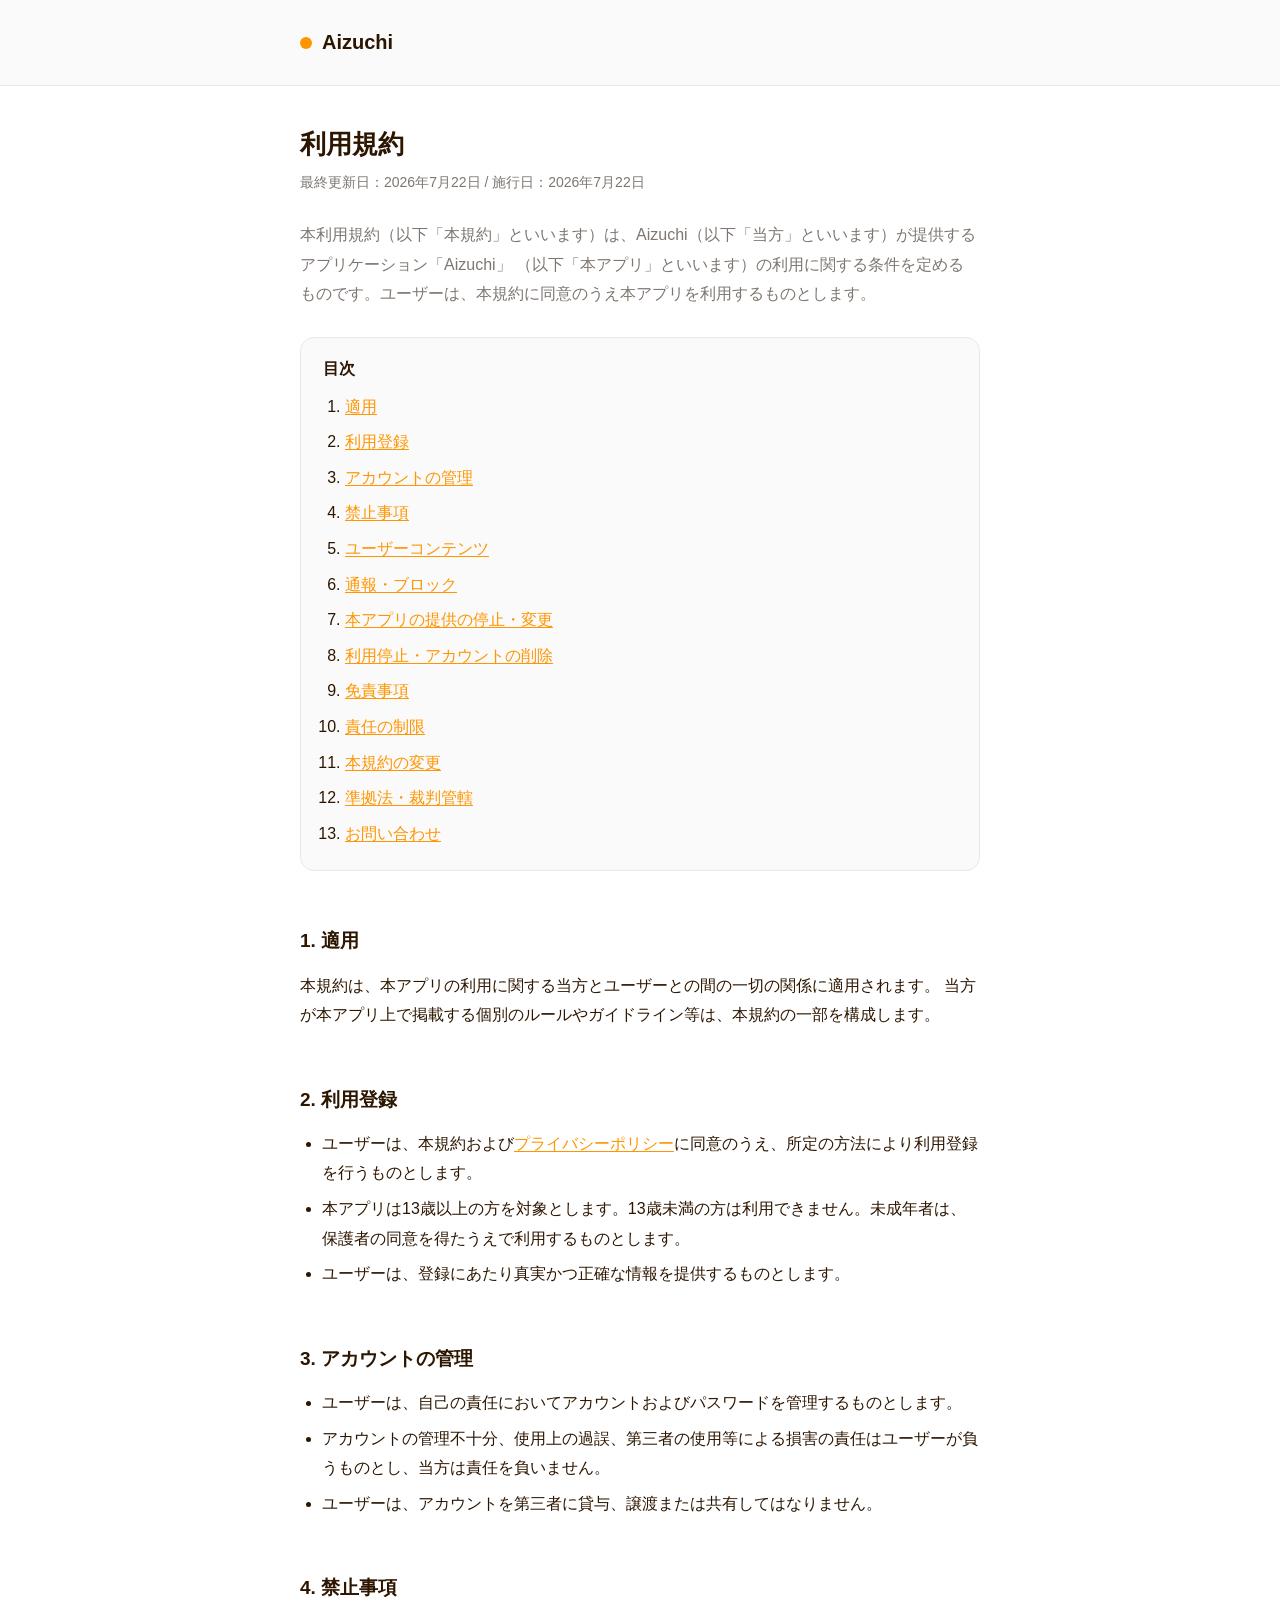
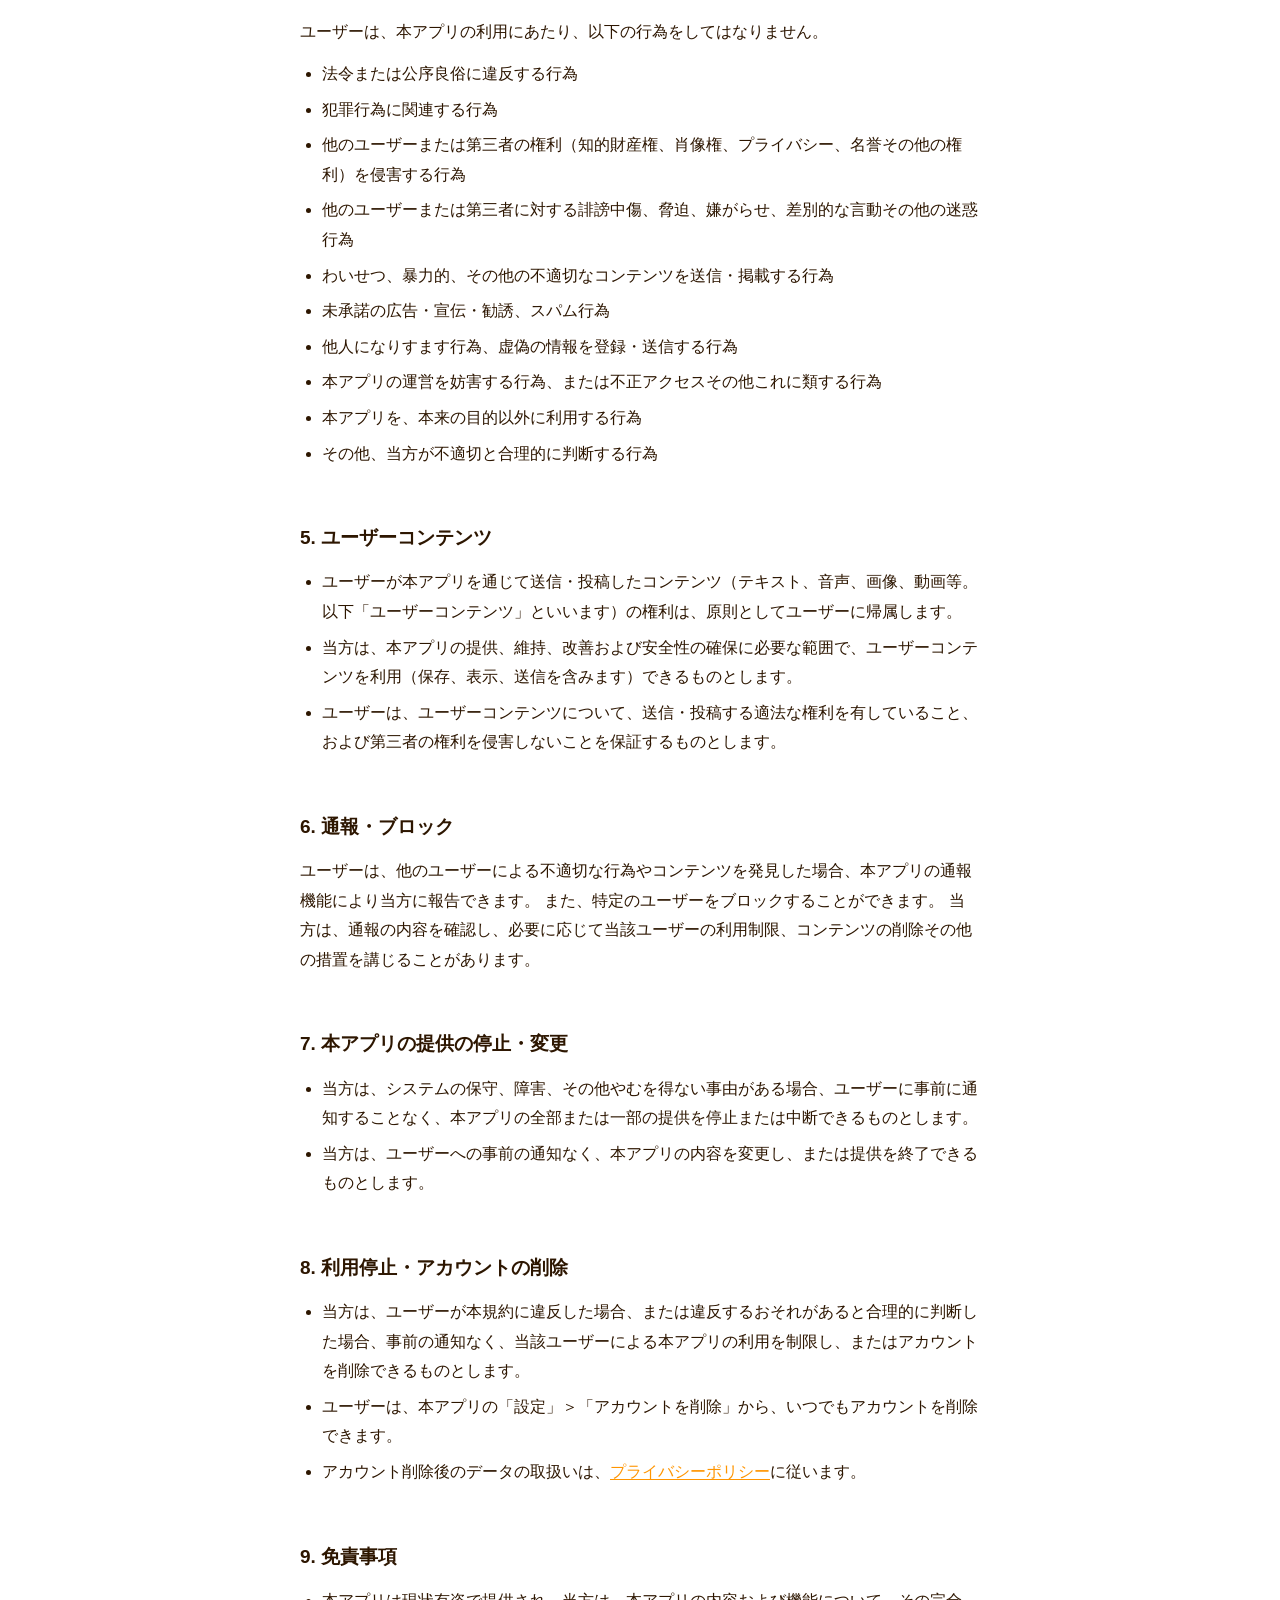
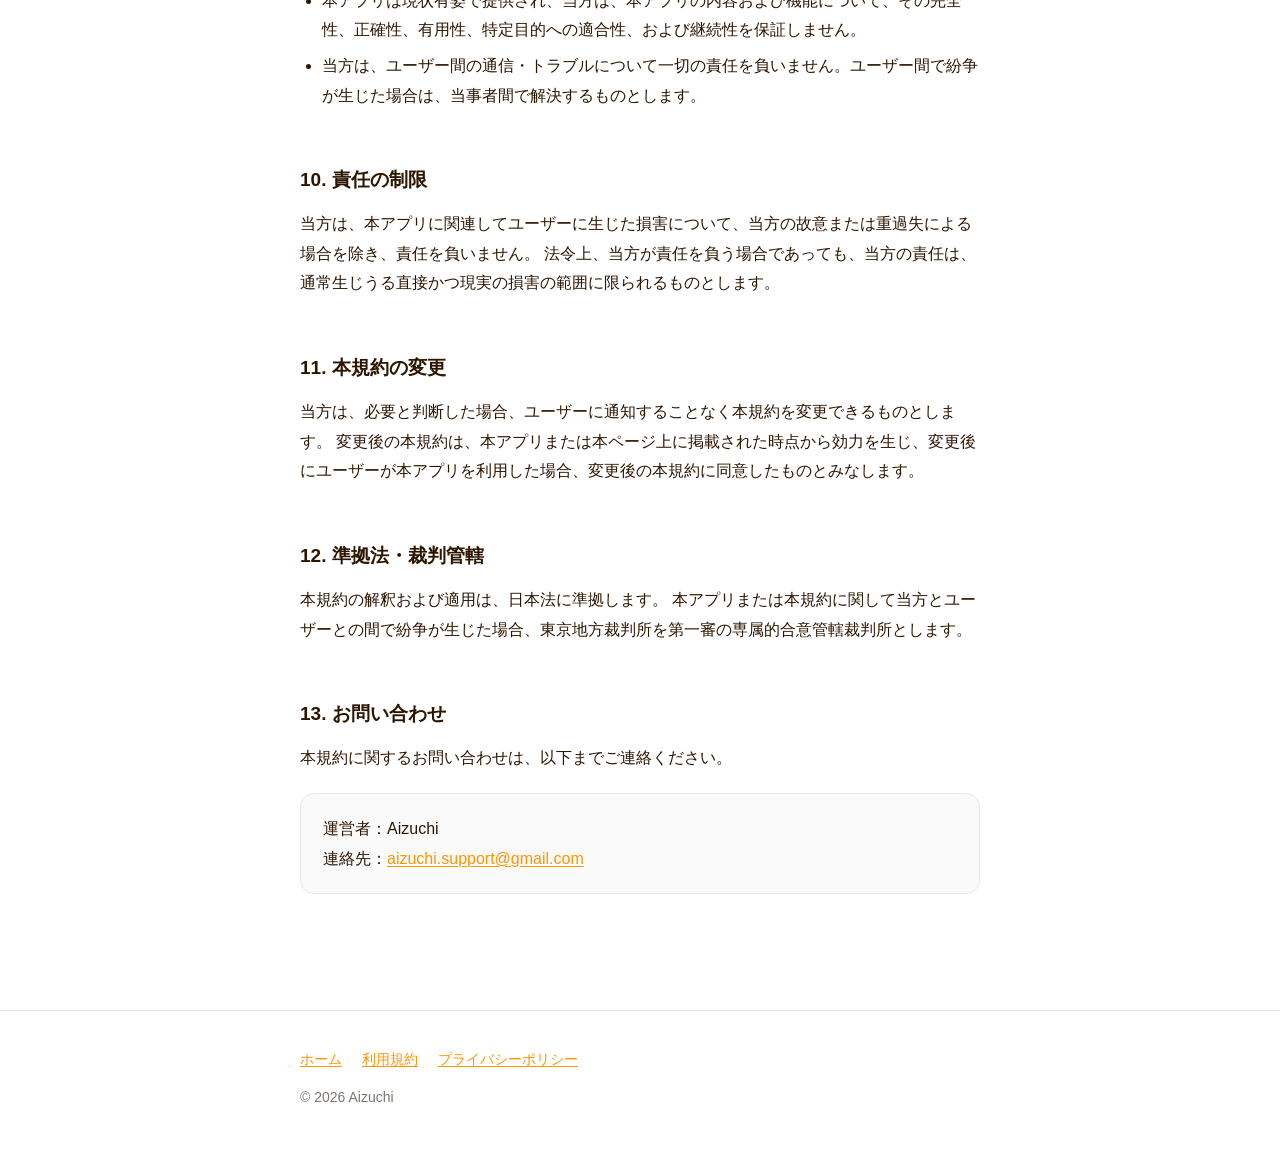
==== terms.html @ bc825916 "Add privacy policy and terms of service" ====
<!DOCTYPE html>
<html lang="ja">
<head>
<meta charset="UTF-8">
<meta name="viewport" content="width=device-width, initial-scale=1">
<meta name="robots" content="index, follow">
<title>利用規約 | Aizuchi</title>
<link rel="stylesheet" href="style.css">
</head>
<body>
<header class="site">
  <div class="wrap">
    <a class="brand" href="index.html"><span class="dot"></span>Aizuchi</a>
  </div>
</header>

<main class="wrap">
  <h1>利用規約</h1>
  <p class="updated">最終更新日：2026年7月22日 / 施行日：2026年7月22日</p>

  <p class="lead">
    本利用規約（以下「本規約」といいます）は、Aizuchi（以下「当方」といいます）が提供するアプリケーション「Aizuchi」
    （以下「本アプリ」といいます）の利用に関する条件を定めるものです。ユーザーは、本規約に同意のうえ本アプリを利用するものとします。
  </p>

  <div class="toc">
    <strong>目次</strong>
    <ol>
      <li><a href="#s1">適用</a></li>
      <li><a href="#s2">利用登録</a></li>
      <li><a href="#s3">アカウントの管理</a></li>
      <li><a href="#s4">禁止事項</a></li>
      <li><a href="#s5">ユーザーコンテンツ</a></li>
      <li><a href="#s6">通報・ブロック</a></li>
      <li><a href="#s7">本アプリの提供の停止・変更</a></li>
      <li><a href="#s8">利用停止・アカウントの削除</a></li>
      <li><a href="#s9">免責事項</a></li>
      <li><a href="#s10">責任の制限</a></li>
      <li><a href="#s11">本規約の変更</a></li>
      <li><a href="#s12">準拠法・裁判管轄</a></li>
      <li><a href="#s13">お問い合わせ</a></li>
    </ol>
  </div>

  <h2 id="s1">1. 適用</h2>
  <p>
    本規約は、本アプリの利用に関する当方とユーザーとの間の一切の関係に適用されます。
    当方が本アプリ上で掲載する個別のルールやガイドライン等は、本規約の一部を構成します。
  </p>

  <h2 id="s2">2. 利用登録</h2>
  <ul>
    <li>ユーザーは、本規約および<a href="privacy-policy.html">プライバシーポリシー</a>に同意のうえ、所定の方法により利用登録を行うものとします。</li>
    <li>本アプリは13歳以上の方を対象とします。13歳未満の方は利用できません。未成年者は、保護者の同意を得たうえで利用するものとします。</li>
    <li>ユーザーは、登録にあたり真実かつ正確な情報を提供するものとします。</li>
  </ul>

  <h2 id="s3">3. アカウントの管理</h2>
  <ul>
    <li>ユーザーは、自己の責任においてアカウントおよびパスワードを管理するものとします。</li>
    <li>アカウントの管理不十分、使用上の過誤、第三者の使用等による損害の責任はユーザーが負うものとし、当方は責任を負いません。</li>
    <li>ユーザーは、アカウントを第三者に貸与、譲渡または共有してはなりません。</li>
  </ul>

  <h2 id="s4">4. 禁止事項</h2>
  <p>ユーザーは、本アプリの利用にあたり、以下の行為をしてはなりません。</p>
  <ul>
    <li>法令または公序良俗に違反する行為</li>
    <li>犯罪行為に関連する行為</li>
    <li>他のユーザーまたは第三者の権利（知的財産権、肖像権、プライバシー、名誉その他の権利）を侵害する行為</li>
    <li>他のユーザーまたは第三者に対する誹謗中傷、脅迫、嫌がらせ、差別的な言動その他の迷惑行為</li>
    <li>わいせつ、暴力的、その他の不適切なコンテンツを送信・掲載する行為</li>
    <li>未承諾の広告・宣伝・勧誘、スパム行為</li>
    <li>他人になりすます行為、虚偽の情報を登録・送信する行為</li>
    <li>本アプリの運営を妨害する行為、または不正アクセスその他これに類する行為</li>
    <li>本アプリを、本来の目的以外に利用する行為</li>
    <li>その他、当方が不適切と合理的に判断する行為</li>
  </ul>

  <h2 id="s5">5. ユーザーコンテンツ</h2>
  <ul>
    <li>ユーザーが本アプリを通じて送信・投稿したコンテンツ（テキスト、音声、画像、動画等。以下「ユーザーコンテンツ」といいます）の権利は、原則としてユーザーに帰属します。</li>
    <li>当方は、本アプリの提供、維持、改善および安全性の確保に必要な範囲で、ユーザーコンテンツを利用（保存、表示、送信を含みます）できるものとします。</li>
    <li>ユーザーは、ユーザーコンテンツについて、送信・投稿する適法な権利を有していること、および第三者の権利を侵害しないことを保証するものとします。</li>
  </ul>

  <h2 id="s6">6. 通報・ブロック</h2>
  <p>
    ユーザーは、他のユーザーによる不適切な行為やコンテンツを発見した場合、本アプリの通報機能により当方に報告できます。
    また、特定のユーザーをブロックすることができます。
    当方は、通報の内容を確認し、必要に応じて当該ユーザーの利用制限、コンテンツの削除その他の措置を講じることがあります。
  </p>

  <h2 id="s7">7. 本アプリの提供の停止・変更</h2>
  <ul>
    <li>当方は、システムの保守、障害、その他やむを得ない事由がある場合、ユーザーに事前に通知することなく、本アプリの全部または一部の提供を停止または中断できるものとします。</li>
    <li>当方は、ユーザーへの事前の通知なく、本アプリの内容を変更し、または提供を終了できるものとします。</li>
  </ul>

  <h2 id="s8">8. 利用停止・アカウントの削除</h2>
  <ul>
    <li>当方は、ユーザーが本規約に違反した場合、または違反するおそれがあると合理的に判断した場合、事前の通知なく、当該ユーザーによる本アプリの利用を制限し、またはアカウントを削除できるものとします。</li>
    <li>ユーザーは、本アプリの「設定」＞「アカウントを削除」から、いつでもアカウントを削除できます。</li>
    <li>アカウント削除後のデータの取扱いは、<a href="privacy-policy.html">プライバシーポリシー</a>に従います。</li>
  </ul>

  <h2 id="s9">9. 免責事項</h2>
  <ul>
    <li>本アプリは現状有姿で提供され、当方は、本アプリの内容および機能について、その完全性、正確性、有用性、特定目的への適合性、および継続性を保証しません。</li>
    <li>当方は、ユーザー間の通信・トラブルについて一切の責任を負いません。ユーザー間で紛争が生じた場合は、当事者間で解決するものとします。</li>
  </ul>

  <h2 id="s10">10. 責任の制限</h2>
  <p>
    当方は、本アプリに関連してユーザーに生じた損害について、当方の故意または重過失による場合を除き、責任を負いません。
    法令上、当方が責任を負う場合であっても、当方の責任は、通常生じうる直接かつ現実の損害の範囲に限られるものとします。
  </p>

  <h2 id="s11">11. 本規約の変更</h2>
  <p>
    当方は、必要と判断した場合、ユーザーに通知することなく本規約を変更できるものとします。
    変更後の本規約は、本アプリまたは本ページ上に掲載された時点から効力を生じ、変更後にユーザーが本アプリを利用した場合、変更後の本規約に同意したものとみなします。
  </p>

  <h2 id="s12">12. 準拠法・裁判管轄</h2>
  <p>
    本規約の解釈および適用は、日本法に準拠します。
    本アプリまたは本規約に関して当方とユーザーとの間で紛争が生じた場合、東京地方裁判所を第一審の専属的合意管轄裁判所とします。
  </p>

  <h2 id="s13">13. お問い合わせ</h2>
  <p>本規約に関するお問い合わせは、以下までご連絡ください。</p>
  <div class="card">
    運営者：Aizuchi<br>
    連絡先：<a href="mailto:aizuchi.support@gmail.com">aizuchi.support@gmail.com</a>
  </div>
</main>

<footer class="site">
  <div class="wrap">
    <div class="nav-links">
      <a href="index.html">ホーム</a>
      <a href="terms.html">利用規約</a>
      <a href="privacy-policy.html">プライバシーポリシー</a>
    </div>
    <p>© 2026 Aizuchi</p>
  </div>
</footer>
</body>
</html>
---- style.css ----
:root {
  --accent: #FF9500;
  --bg: #ffffff;
  --surface: #fafafa;
  --text: #2d1600;
  --muted: #7e7670;
  --border: #ece7e2;
  --max-width: 720px;
}

@media (prefers-color-scheme: dark) {
  :root {
    --bg: #1a1613;
    --surface: #221d19;
    --text: #f2ece7;
    --muted: #a89f97;
    --border: #352d27;
  }
}

* {
  box-sizing: border-box;
}

html {
  -webkit-text-size-adjust: 100%;
}

body {
  margin: 0;
  background: var(--bg);
  color: var(--text);
  font-family: -apple-system, BlinkMacSystemFont, "Hiragino Sans",
    "Hiragino Kaku Gothic ProN", "Noto Sans JP", "Yu Gothic", Meiryo, sans-serif;
  line-height: 1.85;
  font-size: 16px;
  -webkit-font-smoothing: antialiased;
}

.wrap {
  max-width: var(--max-width);
  margin: 0 auto;
  padding: 0 20px 96px;
}

header.site {
  border-bottom: 1px solid var(--border);
  background: var(--surface);
}

header.site .wrap {
  padding-top: 24px;
  padding-bottom: 24px;
}

.brand {
  display: inline-flex;
  align-items: center;
  gap: 10px;
  font-weight: 700;
  font-size: 20px;
  color: var(--text);
  text-decoration: none;
}

.brand .dot {
  width: 12px;
  height: 12px;
  border-radius: 50%;
  background: var(--accent);
  display: inline-block;
}

h1 {
  font-size: 26px;
  line-height: 1.4;
  margin: 40px 0 8px;
}

.updated {
  color: var(--muted);
  font-size: 14px;
  margin: 0 0 8px;
}

.lead {
  color: var(--muted);
  margin: 24px 0 0;
}

h2 {
  font-size: 19px;
  margin: 44px 0 12px;
  padding-top: 8px;
}

h3 {
  font-size: 16px;
  margin: 24px 0 8px;
}

p,
ul,
ol {
  margin: 12px 0;
}

ul,
ol {
  padding-left: 22px;
}

li {
  margin: 6px 0;
}

a {
  color: var(--accent);
  text-decoration: underline;
  text-underline-offset: 2px;
  word-break: break-word;
}

a:hover {
  opacity: 0.8;
}

.card {
  background: var(--surface);
  border: 1px solid var(--border);
  border-radius: 14px;
  padding: 20px 22px;
  margin: 20px 0;
}

table {
  width: 100%;
  border-collapse: collapse;
  margin: 16px 0;
  font-size: 15px;
  display: block;
  overflow-x: auto;
}

th,
td {
  text-align: left;
  padding: 10px 12px;
  border-bottom: 1px solid var(--border);
  vertical-align: top;
}

th {
  color: var(--muted);
  font-weight: 600;
  white-space: nowrap;
}

.toc {
  background: var(--surface);
  border: 1px solid var(--border);
  border-radius: 14px;
  padding: 16px 22px;
  margin: 28px 0;
}

.toc ol {
  margin: 8px 0 0;
}

footer.site {
  border-top: 1px solid var(--border);
  color: var(--muted);
  font-size: 14px;
}

footer.site .wrap {
  padding-top: 28px;
  padding-bottom: 40px;
}

.nav-links {
  display: flex;
  gap: 20px;
  flex-wrap: wrap;
  margin-top: 8px;
}

.home-links {
  display: flex;
  flex-direction: column;
  gap: 14px;
  margin: 32px 0;
}

.home-links a {
  display: block;
  background: var(--surface);
  border: 1px solid var(--border);
  border-radius: 14px;
  padding: 20px 22px;
  text-decoration: none;
  color: var(--text);
}

.home-links a .title {
  font-weight: 700;
  font-size: 17px;
}

.home-links a .desc {
  color: var(--muted);
  font-size: 14px;
  margin-top: 4px;
}
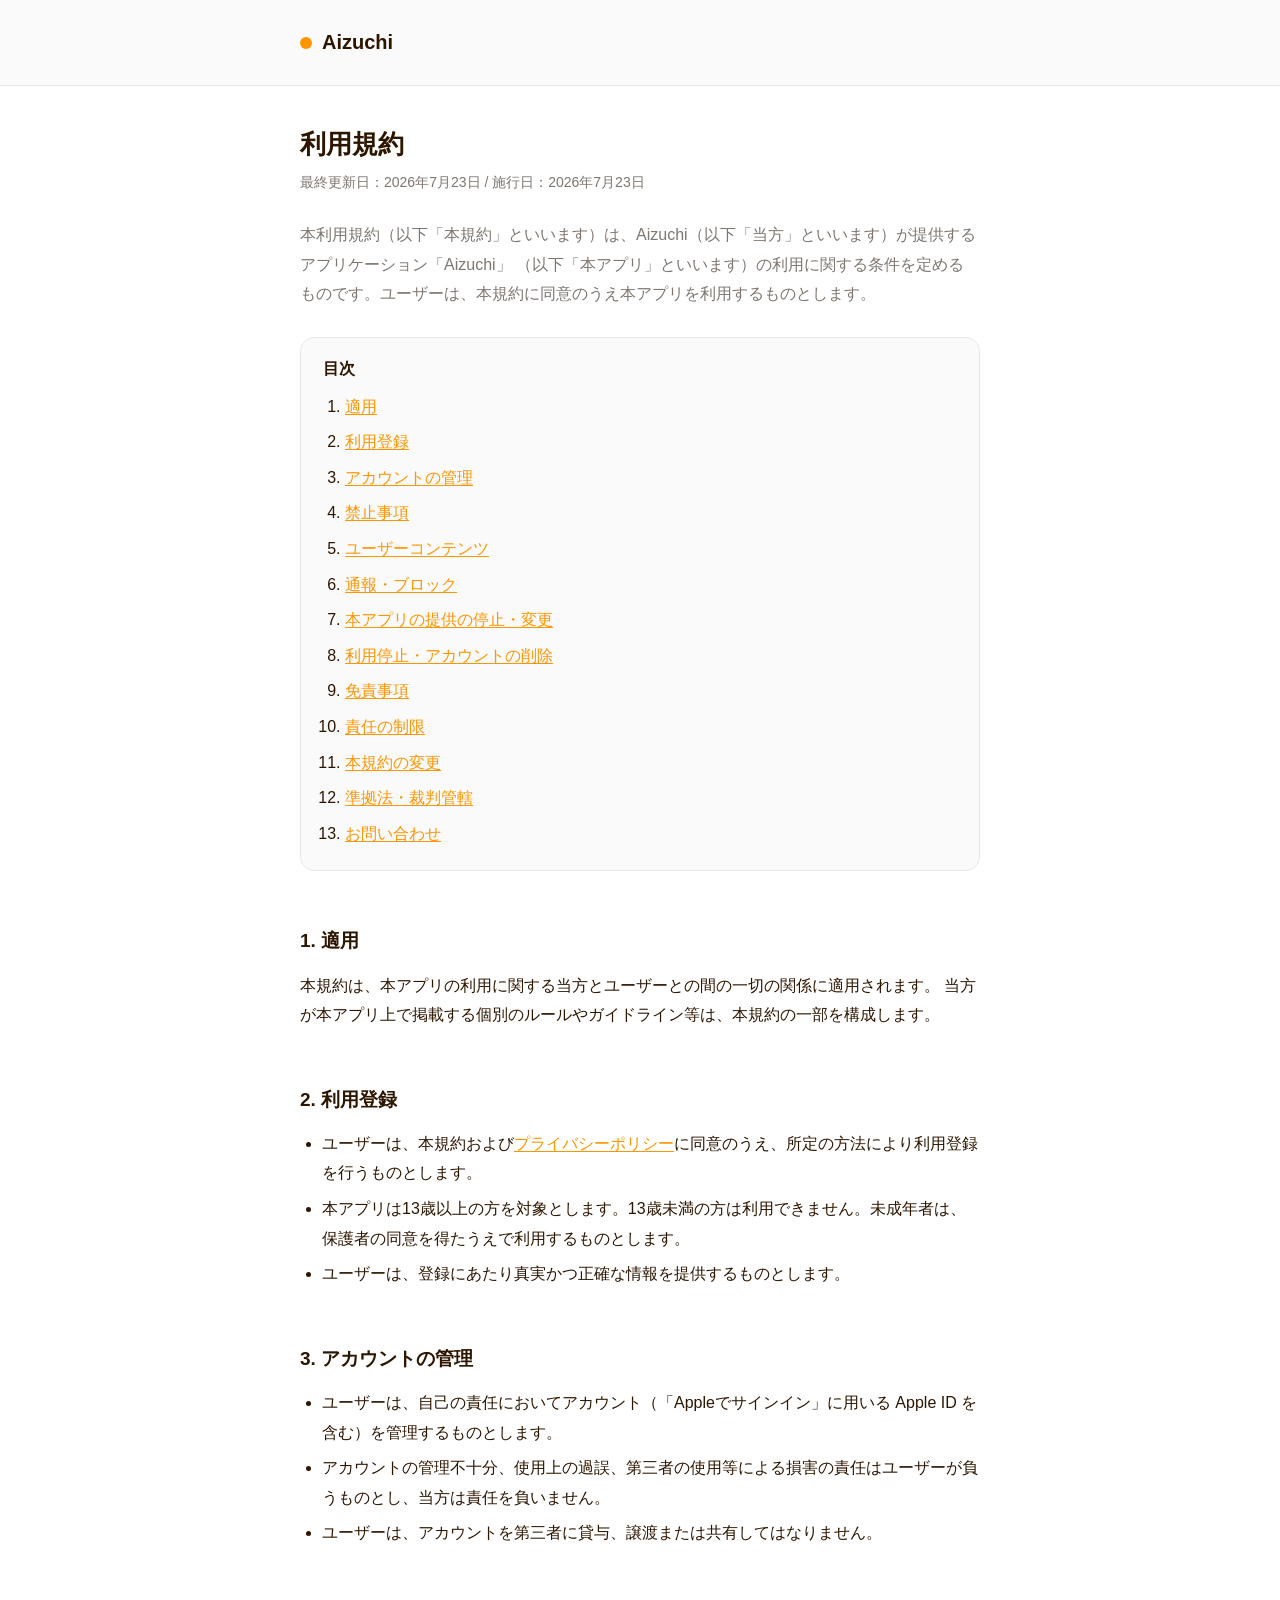
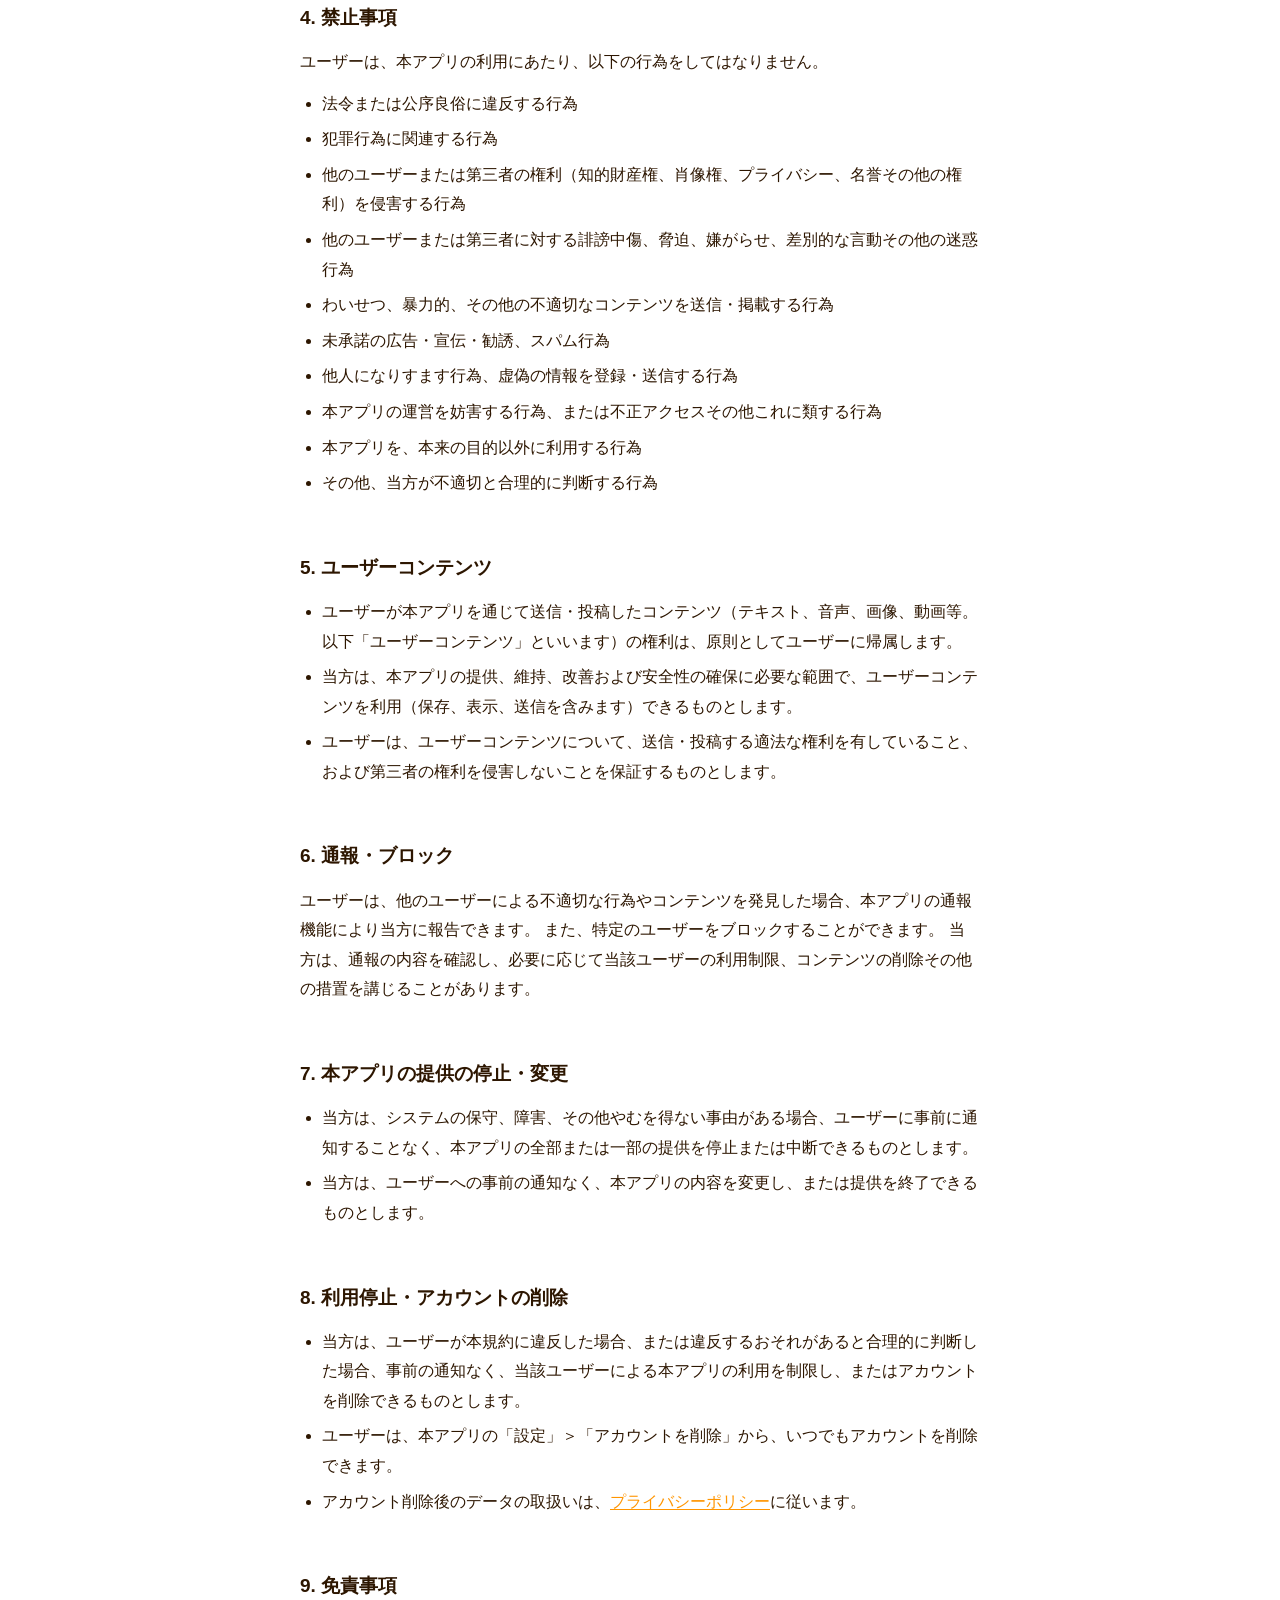
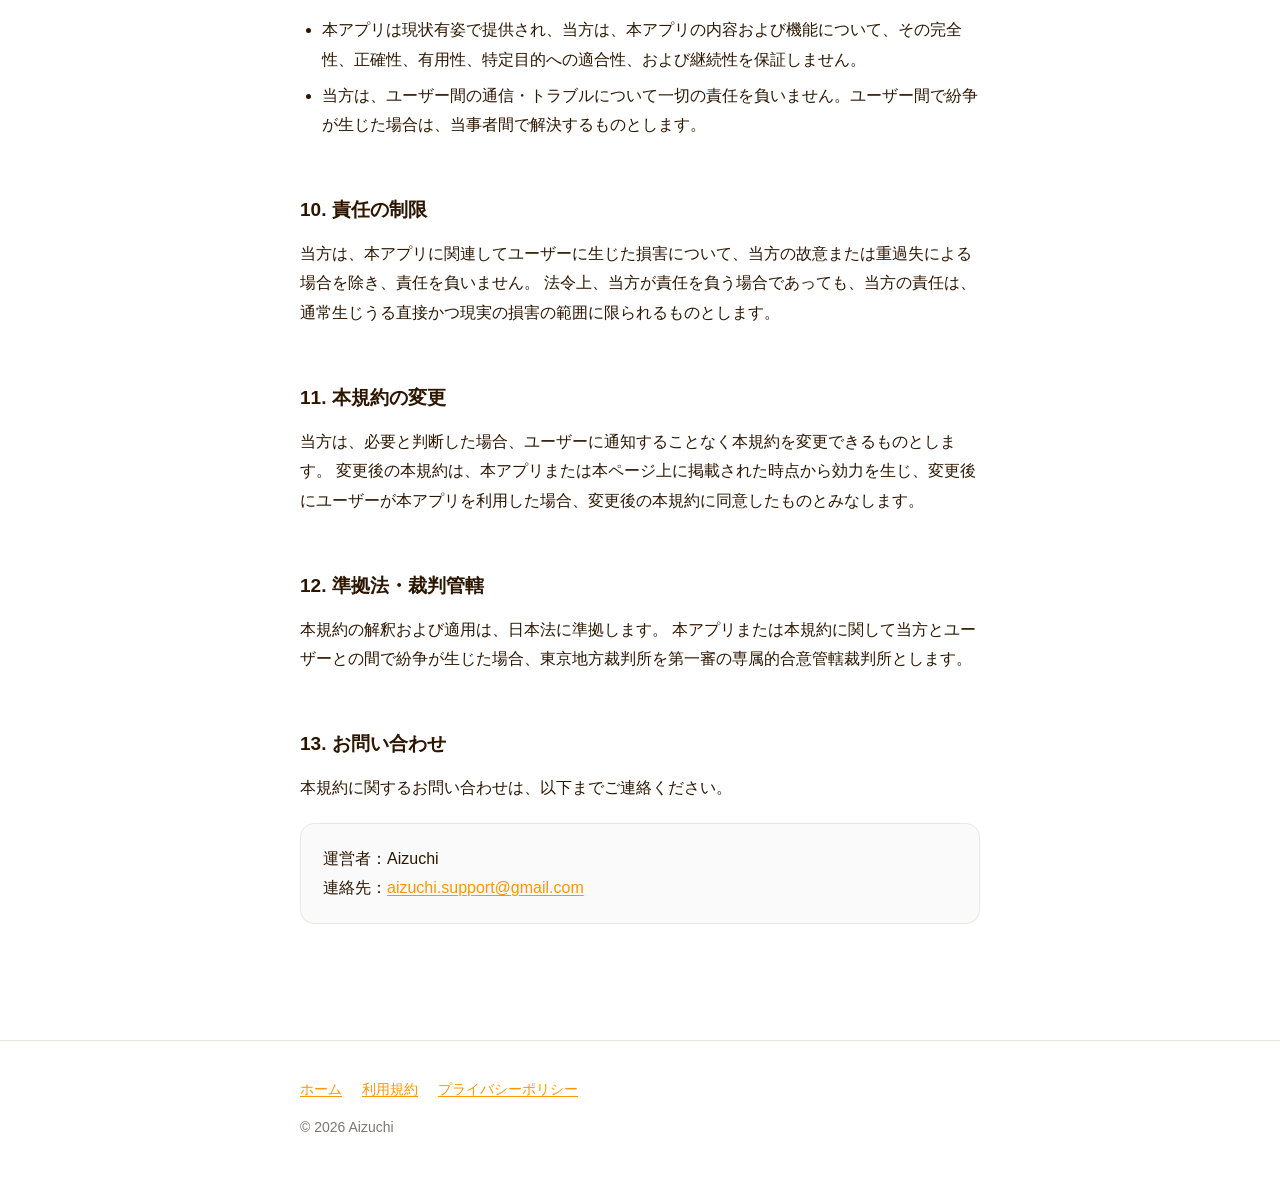
==== commit 6dcce4ea: "update auth wording for Sign in with Apple" ====
--- a/terms.html
+++ b/terms.html
@@ -16,7 +16,7 @@
 
 <main class="wrap">
   <h1>利用規約</h1>
-  <p class="updated">最終更新日：2026年7月22日 / 施行日：2026年7月22日</p>
+  <p class="updated">最終更新日：2026年7月23日 / 施行日：2026年7月23日</p>
 
   <p class="lead">
     本利用規約（以下「本規約」といいます）は、Aizuchi（以下「当方」といいます）が提供するアプリケーション「Aizuchi」
@@ -57,7 +57,7 @@
 
   <h2 id="s3">3. アカウントの管理</h2>
   <ul>
-    <li>ユーザーは、自己の責任においてアカウントおよびパスワードを管理するものとします。</li>
+    <li>ユーザーは、自己の責任においてアカウント（「Appleでサインイン」に用いる Apple ID を含む）を管理するものとします。</li>
     <li>アカウントの管理不十分、使用上の過誤、第三者の使用等による損害の責任はユーザーが負うものとし、当方は責任を負いません。</li>
     <li>ユーザーは、アカウントを第三者に貸与、譲渡または共有してはなりません。</li>
   </ul>
